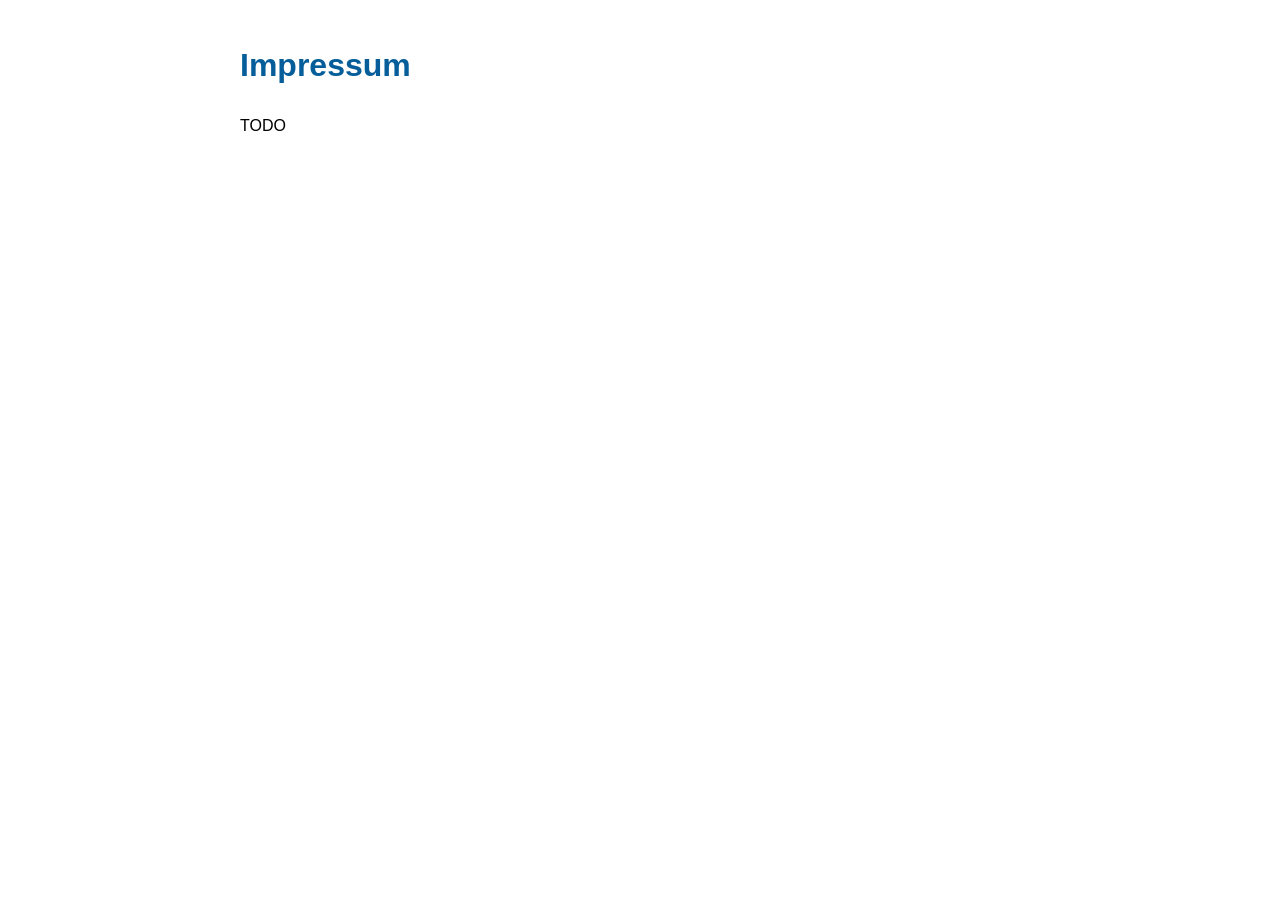
==== impressum.html @ 49f7f222 "Changed main page + added WIP Impressum" ====
<!DOCTYPE html>
<html lang="de">
<head>
  <meta charset="UTF-8">
  <meta name="viewport" content="width=device-width, initial-scale=1">
  <title>Datenschutzerklärung</title>
  <style>
    body {
      font-family: Arial, sans-serif;
      max-width: 800px;
      margin: 40px auto;
      padding: 0 20px;
      line-height: 1.6;
    }
    h1, h2 {
      color: #055e9a;
    }
  </style>
</head>
<body>

<h1>Impressum</h1>

<p>TODO</p>

</body>
</html>
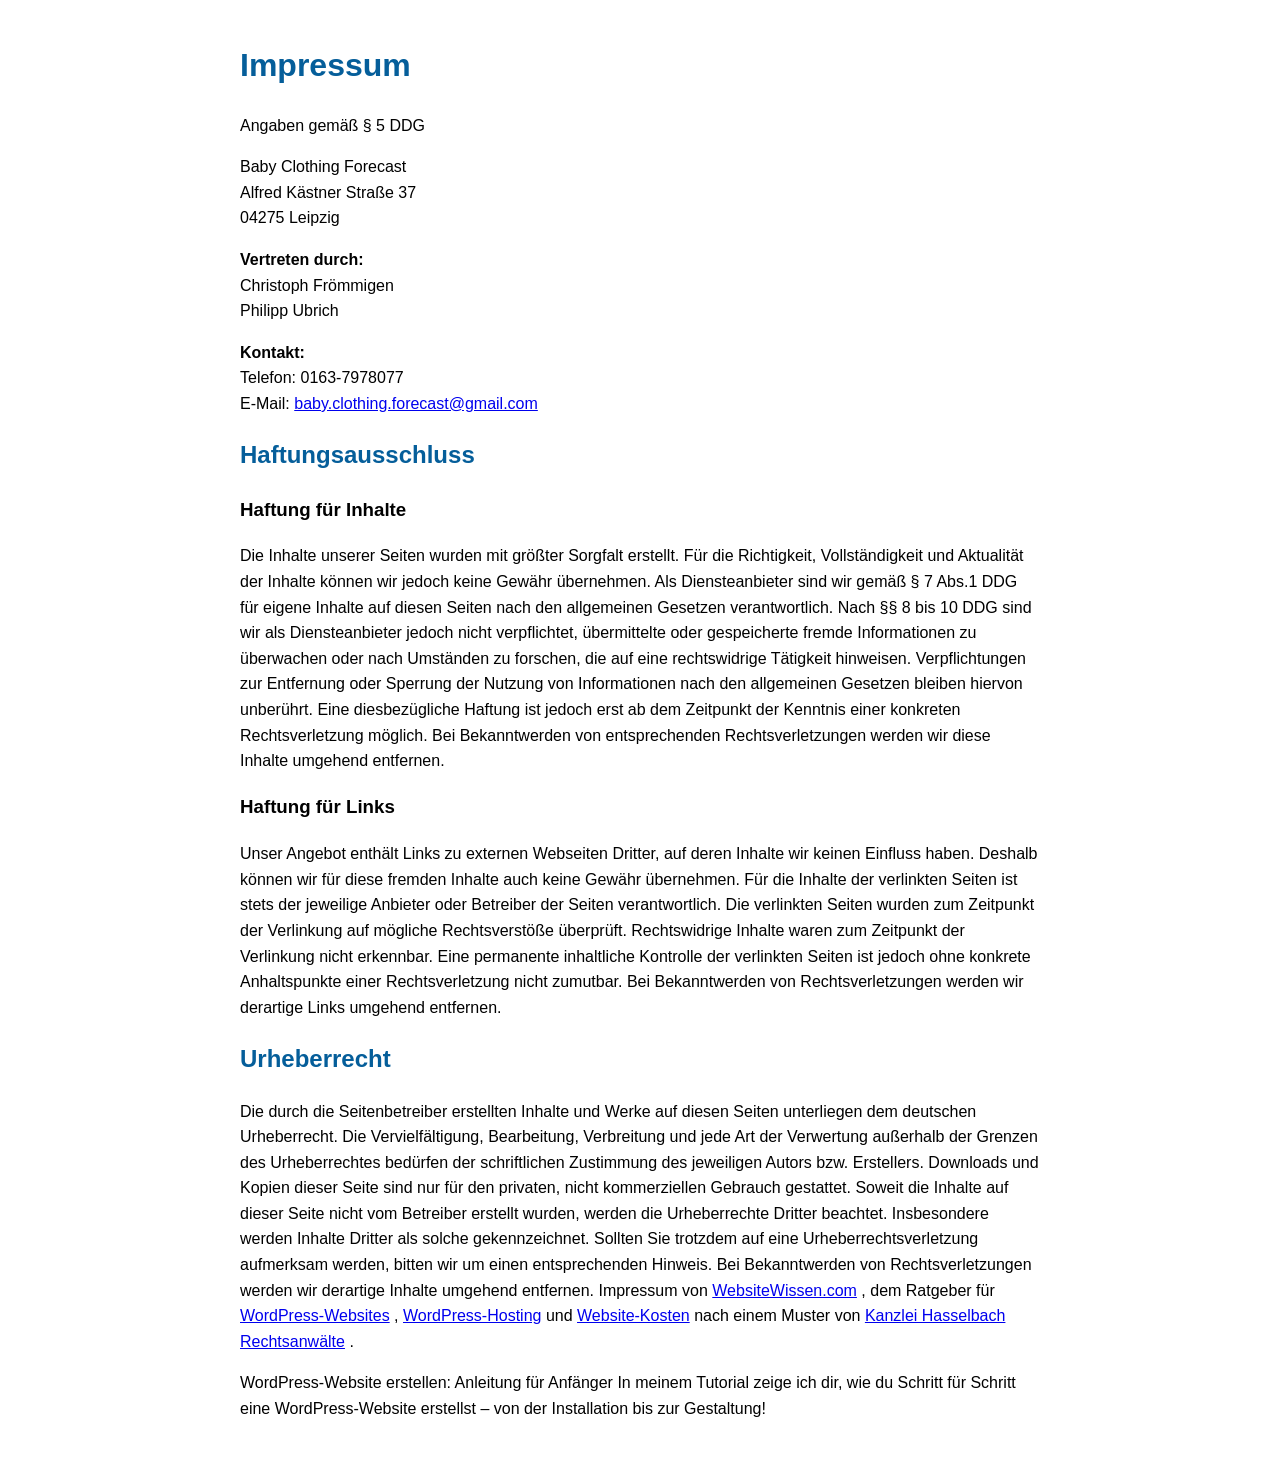
==== commit 4e8606c7: "Updated privacy and impressum" ====
--- a/impressum.html
+++ b/impressum.html
@@ -3,7 +3,7 @@
 <head>
   <meta charset="UTF-8">
   <meta name="viewport" content="width=device-width, initial-scale=1">
-  <title>Datenschutzerklärung</title>
+  <title>Impressum</title>
   <style>
     body {
       font-family: Arial, sans-serif;
@@ -12,6 +12,7 @@
       padding: 0 20px;
       line-height: 1.6;
     }
+
     h1, h2 {
       color: #055e9a;
     }
@@ -20,8 +21,55 @@
 <body>
 
 <h1>Impressum</h1>
+<p>Angaben gemäß § 5 DDG</p>
+<p>Baby Clothing Forecast<br>
+  Alfred Kästner Straße 37<br>
+  04275 Leipzig <br>
 
-<p>TODO</p>
+</p>
+<p><strong>Vertreten durch: </strong><br>
+  Christoph Frömmigen<br>
+  Philipp Ubrich<br>
+</p>
+<p><strong>Kontakt:</strong> <br>
 
-</body>
+  Telefon: 0163-7978077<br>
+
+  E-Mail:
+  <a href='mailto:baby.clothing.forecast@gmail.com'>baby.clothing.forecast@gmail.com</a>
+  </br></p>
+<p>
+
+<h2>Haftungsausschluss</h2>
+
+<h3>Haftung für Inhalte</h3>
+
+<p>Die Inhalte unserer Seiten wurden mit größter Sorgfalt erstellt. Für die Richtigkeit, Vollständigkeit und Aktualität der Inhalte können wir jedoch keine Gewähr übernehmen. Als Diensteanbieter sind wir gemäß § 7 Abs.1 DDG für eigene Inhalte auf diesen Seiten nach den allgemeinen Gesetzen verantwortlich. Nach §§ 8 bis 10 DDG sind wir als Diensteanbieter jedoch nicht verpflichtet, übermittelte oder gespeicherte fremde Informationen zu überwachen oder nach Umständen zu forschen, die auf eine rechtswidrige Tätigkeit hinweisen. Verpflichtungen zur Entfernung oder Sperrung der Nutzung von Informationen nach den allgemeinen Gesetzen bleiben hiervon unberührt. Eine diesbezügliche Haftung ist
+  jedoch erst ab dem Zeitpunkt der Kenntnis einer konkreten Rechtsverletzung möglich. Bei Bekanntwerden von entsprechenden Rechtsverletzungen werden wir diese Inhalte umgehend entfernen.</p>
+
+<h3>Haftung für Links</h3>
+
+<p>Unser Angebot enthält Links zu externen Webseiten Dritter, auf deren Inhalte wir keinen Einfluss haben. Deshalb können wir für diese fremden Inhalte auch keine Gewähr übernehmen. Für die Inhalte der verlinkten Seiten ist stets der jeweilige Anbieter oder Betreiber der Seiten verantwortlich. Die verlinkten Seiten wurden zum Zeitpunkt der Verlinkung auf mögliche Rechtsverstöße überprüft. Rechtswidrige Inhalte waren zum Zeitpunkt der Verlinkung nicht erkennbar. Eine permanente inhaltliche Kontrolle der verlinkten Seiten ist jedoch ohne konkrete Anhaltspunkte einer Rechtsverletzung nicht zumutbar. Bei Bekanntwerden von Rechtsverletzungen werden wir derartige Links umgehend entfernen.</p>
+
+<h2>Urheberrecht</h2>
+
+<p>Die durch die Seitenbetreiber erstellten Inhalte und Werke auf diesen Seiten unterliegen dem deutschen Urheberrecht. Die Vervielfältigung, Bearbeitung, Verbreitung und jede Art der Verwertung außerhalb der Grenzen des Urheberrechtes bedürfen der schriftlichen Zustimmung des jeweiligen Autors bzw. Erstellers. Downloads und Kopien dieser Seite sind nur für den privaten, nicht kommerziellen Gebrauch gestattet. Soweit die Inhalte auf dieser Seite nicht vom Betreiber erstellt wurden, werden die Urheberrechte Dritter beachtet. Insbesondere werden Inhalte Dritter als solche gekennzeichnet. Sollten Sie trotzdem auf eine Urheberrechtsverletzung aufmerksam werden, bitten wir um einen entsprechenden
+  Hinweis. Bei Bekanntwerden von Rechtsverletzungen werden wir derartige Inhalte umgehend entfernen.
+
+  Impressum von
+  <a href="https://websitewissen.com" rel="dofollow">WebsiteWissen.com</a>
+  , dem Ratgeber für
+  <a href="https://websitewissen.com/wordpress-website-erstellen" rel="dofollow">WordPress-Websites</a>
+  ,
+  <a href="https://websitewissen.com/wordpress-hosting-vergleich" rel="dofollow">WordPress-Hosting</a>
+  und
+  <a href="https://websitewissen.com/website-kosten" rel="dofollow">Website-Kosten</a>
+  nach einem Muster von
+  <a href="https://www.kanzlei-hasselbach.de/" rel="dofollow">Kanzlei Hasselbach Rechtsanwälte</a>
+  .
+</p>
+
+<p>
+  WordPress-Website erstellen: Anleitung für Anfänger
+  In meinem Tutorial zeige ich dir, wie du Schritt für Schritt eine WordPress-Website erstellst – von der Installation bis zur Gestaltung!</p></body>
 </html>
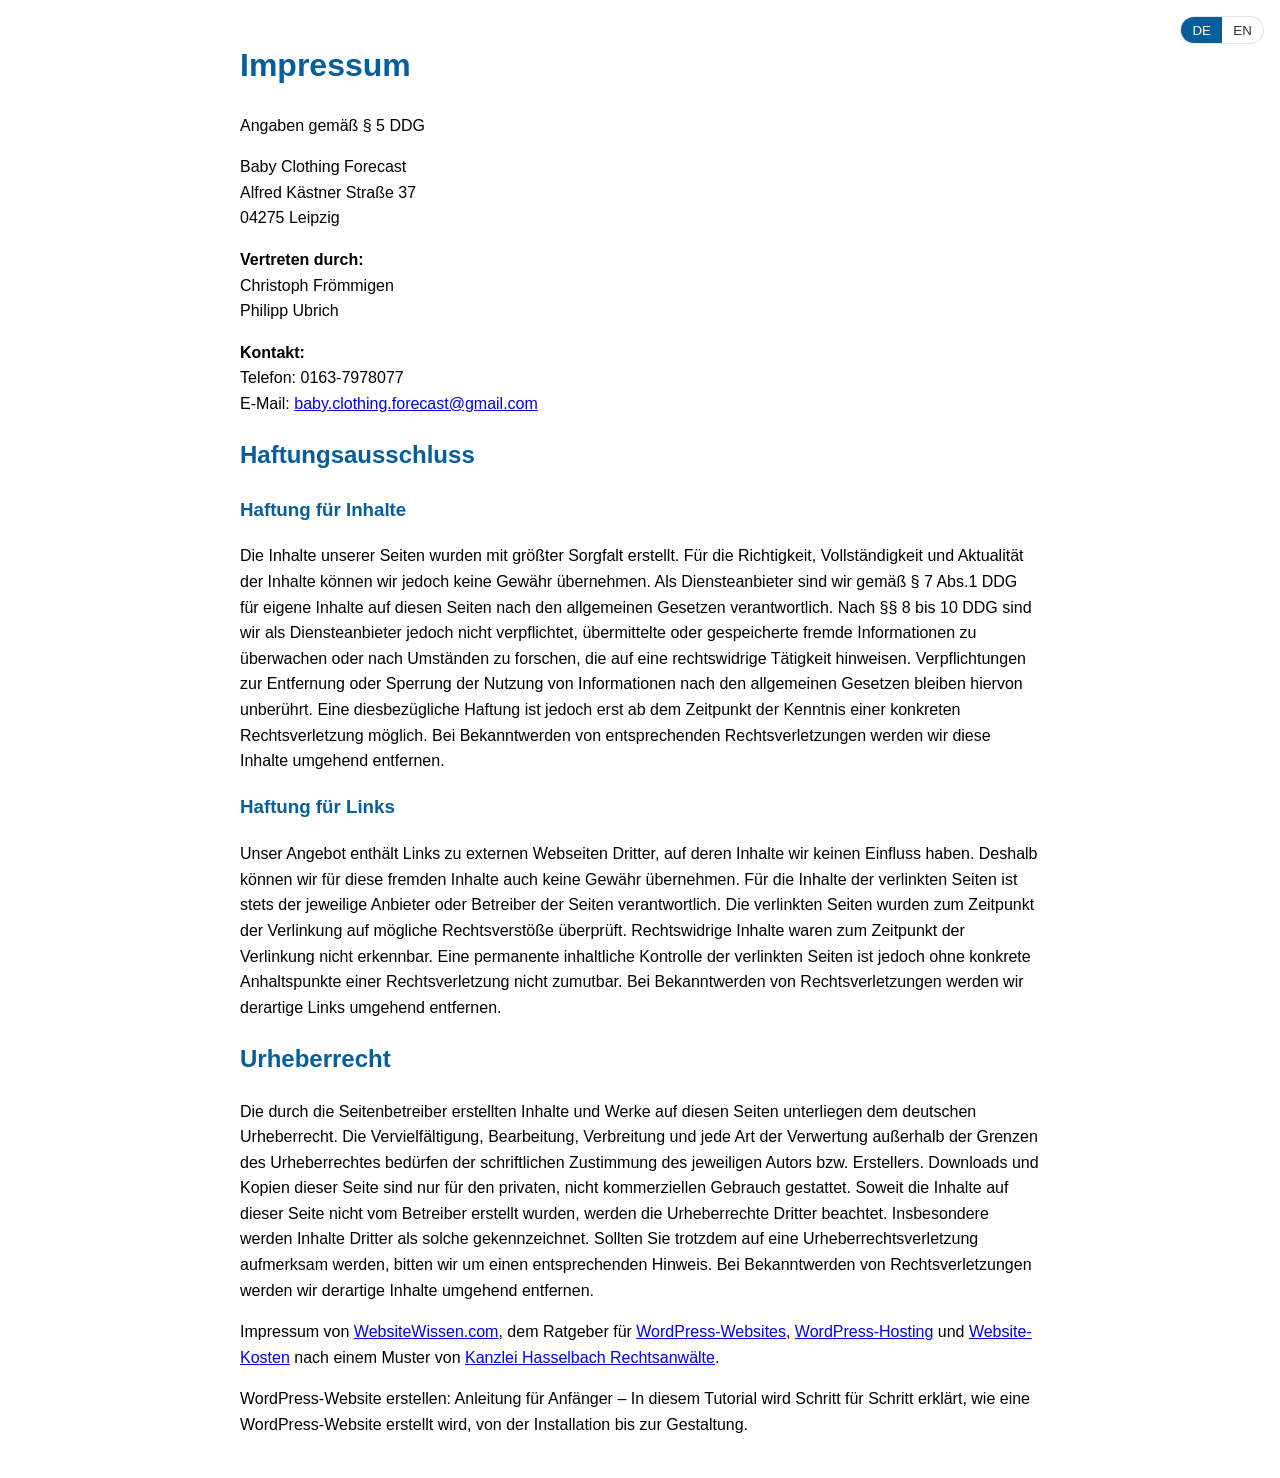
==== commit 9349f5e9: "Add multilingual support to impressum and privacy pages" ====
--- a/impressum.html
+++ b/impressum.html
@@ -3,7 +3,7 @@
 <head>
   <meta charset="UTF-8">
   <meta name="viewport" content="width=device-width, initial-scale=1">
-  <title>Impressum</title>
+  <title>Impressum / Imprint</title>
   <style>
     body {
       font-family: Arial, sans-serif;
@@ -13,63 +13,255 @@
       line-height: 1.6;
     }
 
-    h1, h2 {
+    h1, h2, h3 {
       color: #055e9a;
+    }
+
+    .language-toggle {
+      position: fixed;
+      top: 1rem;
+      right: 1rem;
+      display: inline-flex;
+      border-radius: 999px;
+      overflow: hidden;
+      border: 1px solid rgba(0, 0, 0, 0.1);
+      background: rgba(255, 255, 255, 0.9);
+      backdrop-filter: blur(4px);
+      font-size: 0.85rem;
+      z-index: 1000;
+    }
+
+    .language-toggle button {
+      border: none;
+      background: transparent;
+      padding: 0.35rem 0.7rem;
+      cursor: pointer;
+      display: flex;
+      align-items: center;
+      gap: 0.25rem;
+      font-family: inherit;
+      color: #333;
+    }
+
+    .language-toggle button.active {
+      background: #055e9a;
+      color: #fff;
+    }
+
+    .language-toggle button:not(.active):hover {
+      background: rgba(255, 255, 255, 0.9);
+    }
+
+    .lang-de {
+      display: inline;
+    }
+
+    .lang-en {
+      display: none;
+    }
+
+    html[data-lang="en"] .lang-de {
+      display: none;
+    }
+
+    html[data-lang="en"] .lang-en {
+      display: inline;
     }
   </style>
 </head>
 <body>
 
-<h1>Impressum</h1>
-<p>Angaben gemäß § 5 DDG</p>
-<p>Baby Clothing Forecast<br>
+<div class="language-toggle" aria-label="Sprachauswahl / Language switcher">
+  <button type="button" data-set-lang="de" class="active">DE</button>
+  <button type="button" data-set-lang="en">EN</button>
+</div>
+
+<h1>
+  <span class="lang-de">Impressum</span>
+  <span class="lang-en">Imprint</span>
+</h1>
+
+<p>
+  <span class="lang-de">Angaben gemäß § 5 DDG</span>
+  <span class="lang-en">Information in accordance with § 5 DDG</span>
+</p>
+
+<p>
+  Baby Clothing Forecast<br>
   Alfred Kästner Straße 37<br>
-  04275 Leipzig <br>
-
-</p>
-<p><strong>Vertreten durch: </strong><br>
+  04275 Leipzig
+</p>
+
+<p>
+  <strong>
+    <span class="lang-de">Vertreten durch:</span>
+    <span class="lang-en">Represented by:</span>
+  </strong><br>
   Christoph Frömmigen<br>
-  Philipp Ubrich<br>
-</p>
-<p><strong>Kontakt:</strong> <br>
-
-  Telefon: 0163-7978077<br>
-
+  Philipp Ubrich
+</p>
+
+<p>
+  <strong>
+    <span class="lang-de">Kontakt:</span>
+    <span class="lang-en">Contact:</span>
+  </strong><br>
+  <span class="lang-de">Telefon:</span>
+  <span class="lang-en">Phone:</span>
+  0163-7978077<br>
   E-Mail:
-  <a href='mailto:baby.clothing.forecast@gmail.com'>baby.clothing.forecast@gmail.com</a>
-  </br></p>
-<p>
-
-<h2>Haftungsausschluss</h2>
-
-<h3>Haftung für Inhalte</h3>
-
-<p>Die Inhalte unserer Seiten wurden mit größter Sorgfalt erstellt. Für die Richtigkeit, Vollständigkeit und Aktualität der Inhalte können wir jedoch keine Gewähr übernehmen. Als Diensteanbieter sind wir gemäß § 7 Abs.1 DDG für eigene Inhalte auf diesen Seiten nach den allgemeinen Gesetzen verantwortlich. Nach §§ 8 bis 10 DDG sind wir als Diensteanbieter jedoch nicht verpflichtet, übermittelte oder gespeicherte fremde Informationen zu überwachen oder nach Umständen zu forschen, die auf eine rechtswidrige Tätigkeit hinweisen. Verpflichtungen zur Entfernung oder Sperrung der Nutzung von Informationen nach den allgemeinen Gesetzen bleiben hiervon unberührt. Eine diesbezügliche Haftung ist
-  jedoch erst ab dem Zeitpunkt der Kenntnis einer konkreten Rechtsverletzung möglich. Bei Bekanntwerden von entsprechenden Rechtsverletzungen werden wir diese Inhalte umgehend entfernen.</p>
-
-<h3>Haftung für Links</h3>
-
-<p>Unser Angebot enthält Links zu externen Webseiten Dritter, auf deren Inhalte wir keinen Einfluss haben. Deshalb können wir für diese fremden Inhalte auch keine Gewähr übernehmen. Für die Inhalte der verlinkten Seiten ist stets der jeweilige Anbieter oder Betreiber der Seiten verantwortlich. Die verlinkten Seiten wurden zum Zeitpunkt der Verlinkung auf mögliche Rechtsverstöße überprüft. Rechtswidrige Inhalte waren zum Zeitpunkt der Verlinkung nicht erkennbar. Eine permanente inhaltliche Kontrolle der verlinkten Seiten ist jedoch ohne konkrete Anhaltspunkte einer Rechtsverletzung nicht zumutbar. Bei Bekanntwerden von Rechtsverletzungen werden wir derartige Links umgehend entfernen.</p>
-
-<h2>Urheberrecht</h2>
-
-<p>Die durch die Seitenbetreiber erstellten Inhalte und Werke auf diesen Seiten unterliegen dem deutschen Urheberrecht. Die Vervielfältigung, Bearbeitung, Verbreitung und jede Art der Verwertung außerhalb der Grenzen des Urheberrechtes bedürfen der schriftlichen Zustimmung des jeweiligen Autors bzw. Erstellers. Downloads und Kopien dieser Seite sind nur für den privaten, nicht kommerziellen Gebrauch gestattet. Soweit die Inhalte auf dieser Seite nicht vom Betreiber erstellt wurden, werden die Urheberrechte Dritter beachtet. Insbesondere werden Inhalte Dritter als solche gekennzeichnet. Sollten Sie trotzdem auf eine Urheberrechtsverletzung aufmerksam werden, bitten wir um einen entsprechenden
-  Hinweis. Bei Bekanntwerden von Rechtsverletzungen werden wir derartige Inhalte umgehend entfernen.
-
-  Impressum von
-  <a href="https://websitewissen.com" rel="dofollow">WebsiteWissen.com</a>
-  , dem Ratgeber für
-  <a href="https://websitewissen.com/wordpress-website-erstellen" rel="dofollow">WordPress-Websites</a>
-  ,
-  <a href="https://websitewissen.com/wordpress-hosting-vergleich" rel="dofollow">WordPress-Hosting</a>
-  und
-  <a href="https://websitewissen.com/website-kosten" rel="dofollow">Website-Kosten</a>
-  nach einem Muster von
-  <a href="https://www.kanzlei-hasselbach.de/" rel="dofollow">Kanzlei Hasselbach Rechtsanwälte</a>
-  .
-</p>
-
-<p>
-  WordPress-Website erstellen: Anleitung für Anfänger
-  In meinem Tutorial zeige ich dir, wie du Schritt für Schritt eine WordPress-Website erstellst – von der Installation bis zur Gestaltung!</p></body>
+  <a href="mailto:baby.clothing.forecast@gmail.com">baby.clothing.forecast@gmail.com</a>
+</p>
+
+<h2>
+  <span class="lang-de">Haftungsausschluss</span>
+  <span class="lang-en">Disclaimer</span>
+</h2>
+
+<h3>
+  <span class="lang-de">Haftung für Inhalte</span>
+  <span class="lang-en">Liability for content</span>
+</h3>
+
+<p>
+  <span class="lang-de">
+    Die Inhalte unserer Seiten wurden mit größter Sorgfalt erstellt. Für die Richtigkeit, Vollständigkeit und Aktualität der Inhalte
+    können wir jedoch keine Gewähr übernehmen. Als Diensteanbieter sind wir gemäß § 7 Abs.1 DDG für eigene Inhalte auf diesen Seiten
+    nach den allgemeinen Gesetzen verantwortlich. Nach §§ 8 bis 10 DDG sind wir als Diensteanbieter jedoch nicht verpflichtet,
+    übermittelte oder gespeicherte fremde Informationen zu überwachen oder nach Umständen zu forschen, die auf eine rechtswidrige
+    Tätigkeit hinweisen. Verpflichtungen zur Entfernung oder Sperrung der Nutzung von Informationen nach den allgemeinen Gesetzen
+    bleiben hiervon unberührt. Eine diesbezügliche Haftung ist jedoch erst ab dem Zeitpunkt der Kenntnis einer konkreten
+    Rechtsverletzung möglich. Bei Bekanntwerden von entsprechenden Rechtsverletzungen werden wir diese Inhalte umgehend entfernen.
+  </span>
+  <span class="lang-en">
+    The contents of our pages were created with the greatest care. However, we cannot guarantee the accuracy, completeness or
+    up-to-dateness of the contents. As a service provider, we are responsible for our own content on these pages in accordance
+    with § 7 para. 1 DDG and general legislation. According to §§ 8 to 10 DDG, however, we as a service provider are not obliged
+    to monitor transmitted or stored third-party information or to investigate circumstances that indicate illegal activity.
+    Obligations to remove or block the use of information in accordance with general legislation remain unaffected by this.
+    However, liability in this respect is only possible from the time we become aware of a specific infringement. If we become
+    aware of any such legal infringements, we will remove the content concerned immediately.
+  </span>
+</p>
+
+<h3>
+  <span class="lang-de">Haftung für Links</span>
+  <span class="lang-en">Liability for links</span>
+</h3>
+
+<p>
+  <span class="lang-de">
+    Unser Angebot enthält Links zu externen Webseiten Dritter, auf deren Inhalte wir keinen Einfluss haben. Deshalb können wir für
+    diese fremden Inhalte auch keine Gewähr übernehmen. Für die Inhalte der verlinkten Seiten ist stets der jeweilige Anbieter oder
+    Betreiber der Seiten verantwortlich. Die verlinkten Seiten wurden zum Zeitpunkt der Verlinkung auf mögliche Rechtsverstöße
+    überprüft. Rechtswidrige Inhalte waren zum Zeitpunkt der Verlinkung nicht erkennbar. Eine permanente inhaltliche Kontrolle der
+    verlinkten Seiten ist jedoch ohne konkrete Anhaltspunkte einer Rechtsverletzung nicht zumutbar. Bei Bekanntwerden von
+    Rechtsverletzungen werden wir derartige Links umgehend entfernen.
+  </span>
+  <span class="lang-en">
+    Our offer contains links to external third-party websites over whose content we have no influence. Therefore, we cannot accept
+    any liability for this external content. The respective provider or operator of the pages is always responsible for the
+    content of the linked pages. The linked pages were checked for possible legal infringements at the time the link was created.
+    Illegal content was not recognizable at the time the link was created. However, permanent monitoring of the content of the
+    linked pages is not reasonable without concrete evidence of an infringement of the law. If we become aware of any infringements
+    of the law, we will remove such links immediately.
+  </span>
+</p>
+
+<h2>
+  <span class="lang-de">Urheberrecht</span>
+  <span class="lang-en">Copyright</span>
+</h2>
+
+<p>
+  <span class="lang-de">
+    Die durch die Seitenbetreiber erstellten Inhalte und Werke auf diesen Seiten unterliegen dem deutschen Urheberrecht. Die
+    Vervielfältigung, Bearbeitung, Verbreitung und jede Art der Verwertung außerhalb der Grenzen des Urheberrechtes bedürfen der
+    schriftlichen Zustimmung des jeweiligen Autors bzw. Erstellers. Downloads und Kopien dieser Seite sind nur für den privaten,
+    nicht kommerziellen Gebrauch gestattet. Soweit die Inhalte auf dieser Seite nicht vom Betreiber erstellt wurden, werden die
+    Urheberrechte Dritter beachtet. Insbesondere werden Inhalte Dritter als solche gekennzeichnet. Sollten Sie trotzdem auf eine
+    Urheberrechtsverletzung aufmerksam werden, bitten wir um einen entsprechenden Hinweis. Bei Bekanntwerden von
+    Rechtsverletzungen werden wir derartige Inhalte umgehend entfernen.
+  </span>
+  <span class="lang-en">
+    The content and works created by the site operators on these pages are subject to German copyright law. Duplication,
+    processing, distribution and any kind of exploitation outside the limits of copyright law require the written consent of the
+    respective author or creator. Downloads and copies of this page are only permitted for private, non-commercial use. Insofar as
+    the content on this site was not created by the operator, the copyrights of third parties are respected. In particular,
+    third-party content is labeled as such. Should you nevertheless become aware of a copyright infringement, please inform us
+    accordingly. If we become aware of any legal infringements, we will remove such content immediately.
+  </span>
+</p>
+
+<p>
+  <span class="lang-de">
+    Impressum von
+    <a href="https://websitewissen.com" rel="dofollow">WebsiteWissen.com</a>, dem Ratgeber für
+    <a href="https://websitewissen.com/wordpress-website-erstellen" rel="dofollow">WordPress-Websites</a>,
+    <a href="https://websitewissen.com/wordpress-hosting-vergleich" rel="dofollow">WordPress-Hosting</a>
+    und
+    <a href="https://websitewissen.com/website-kosten" rel="dofollow">Website-Kosten</a>
+    nach einem Muster von
+    <a href="https://www.kanzlei-hasselbach.de/" rel="dofollow">Kanzlei Hasselbach Rechtsanwälte</a>.
+  </span>
+  <span class="lang-en">
+    Imprint template by
+    <a href="https://websitewissen.com" rel="dofollow">WebsiteWissen.com</a>, the guide for
+    <a href="https://websitewissen.com/wordpress-website-erstellen" rel="dofollow">creating WordPress websites</a>,
+    <a href="https://websitewissen.com/wordpress-hosting-vergleich" rel="dofollow">WordPress hosting</a>
+    and
+    <a href="https://websitewissen.com/website-kosten" rel="dofollow">website costs</a>, based on a template from
+    <a href="https://www.kanzlei-hasselbach.de/" rel="dofollow">Kanzlei Hasselbach Rechtsanwälte</a>.
+  </span>
+</p>
+
+<p>
+  <span class="lang-de">
+    WordPress-Website erstellen: Anleitung für Anfänger – In diesem Tutorial wird Schritt für Schritt erklärt, wie eine
+    WordPress-Website erstellt wird, von der Installation bis zur Gestaltung.
+  </span>
+  <span class="lang-en">
+    WordPress website for beginners: step-by-step guide – This tutorial explains step by step how to create a WordPress website,
+    from installation to design.
+  </span>
+</p>
+
+<script>
+  (function () {
+    const html = document.documentElement;
+    const toggleButtons = document.querySelectorAll('.language-toggle button');
+    const STORAGE_KEY = 'bcf-lang';
+
+    function applyLanguage(lang) {
+      const normalized = lang === 'en' ? 'en' : 'de';
+      html.setAttribute('data-lang', normalized);
+      toggleButtons.forEach(btn => {
+        btn.classList.toggle('active', btn.dataset.setLang === normalized);
+      });
+      try {
+        localStorage.setItem(STORAGE_KEY, normalized);
+      } catch (e) {
+        // ignore storage errors
+      }
+    }
+
+    toggleButtons.forEach(btn => {
+      btn.addEventListener('click', () => {
+        applyLanguage(btn.dataset.setLang);
+      });
+    });
+
+    let initial = 'de';
+    try {
+      const stored = localStorage.getItem(STORAGE_KEY);
+      if (stored === 'de' || stored === 'en') {
+        initial = stored;
+      }
+    } catch (e) {
+    }
+    applyLanguage(initial);
+  })();
+</script>
+
+</body>
 </html>
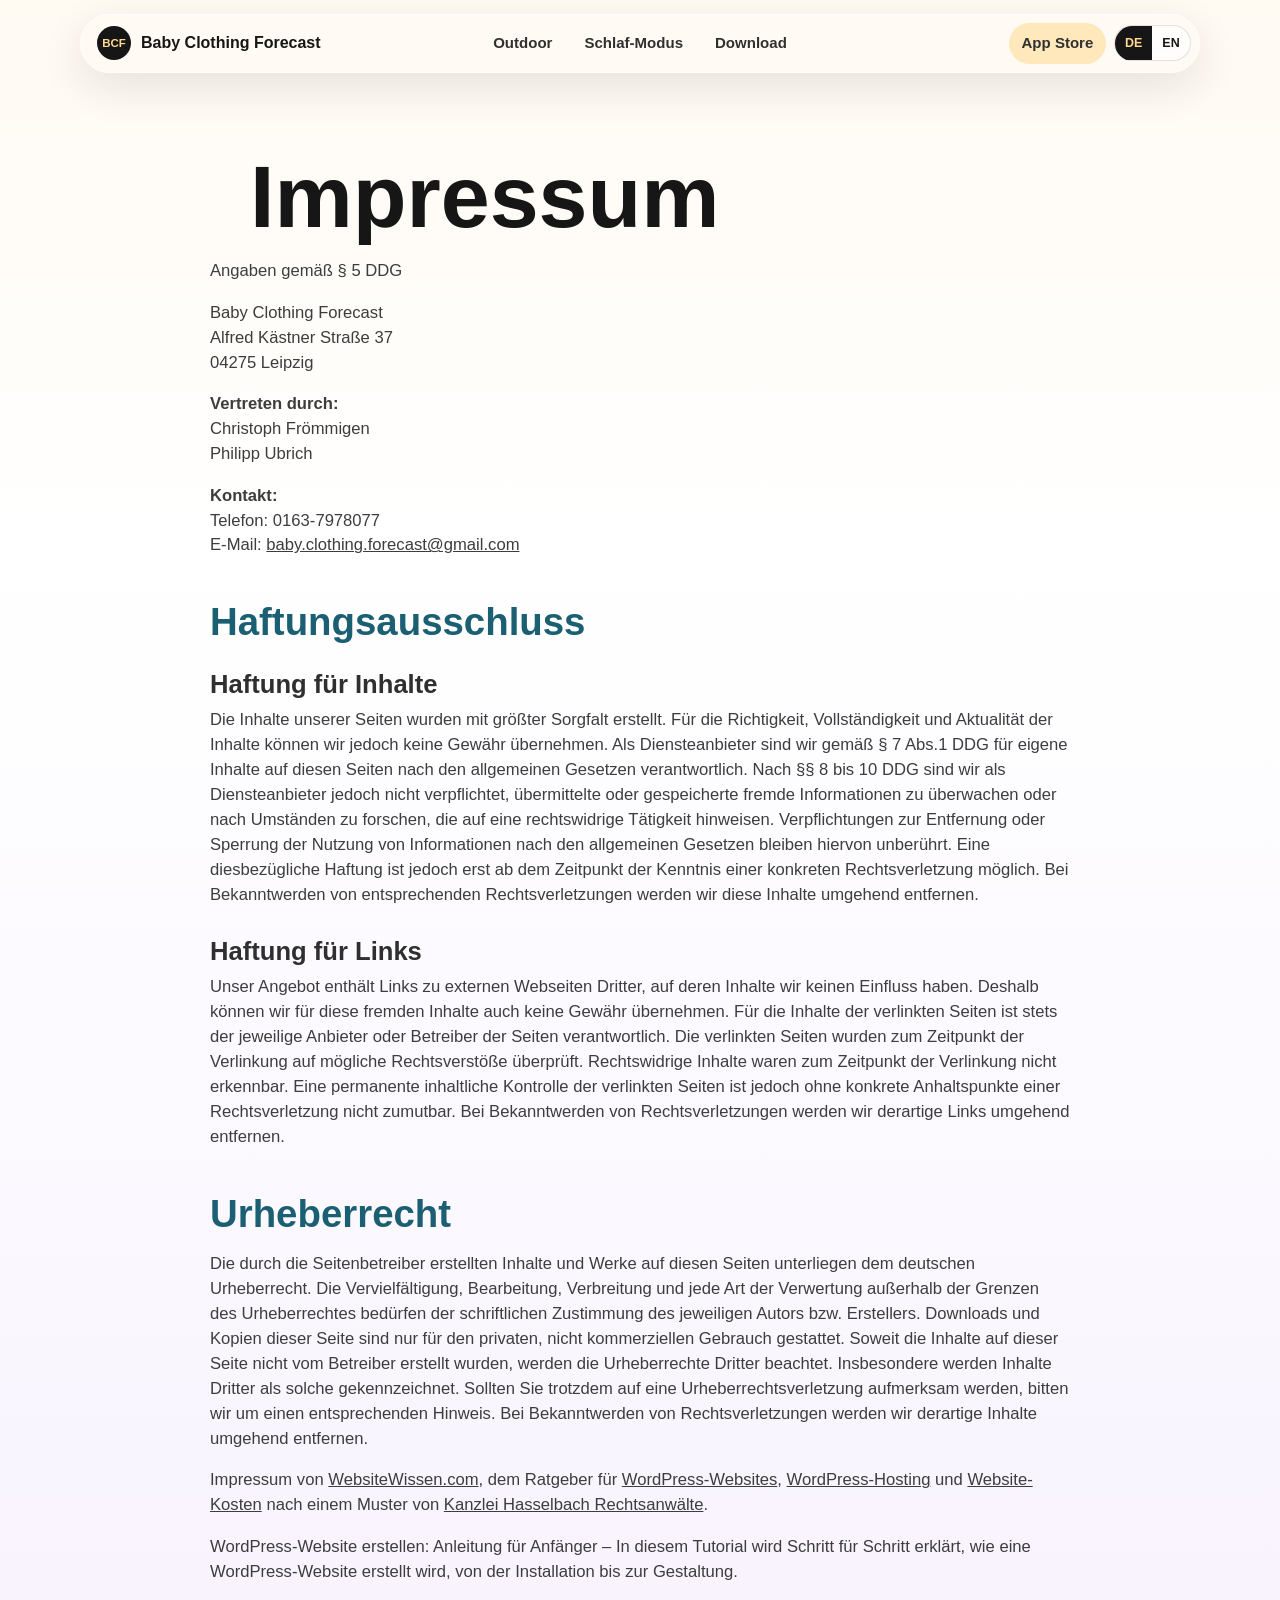
==== commit f543bb48: "Redesign" ====
--- a/impressum.html
+++ b/impressum.html
@@ -68,8 +68,42 @@
       display: inline;
     }
   </style>
+  <link rel="stylesheet" href="assets/site.css">
 </head>
-<body>
+<body class="legal-page">
+
+<header class="site-header" data-site-header>
+  <a class="brand" href="index.html" aria-label="Baby Clothing Forecast">
+    <span class="brand-mark">BCF</span>
+    <span>Baby Clothing Forecast</span>
+  </a>
+
+  <nav class="site-nav" aria-label="Navigation">
+    <a href="index.html#outdoor">
+      <span class="lang-de">Outdoor</span>
+      <span class="lang-en">Outdoor</span>
+    </a>
+    <a href="index.html#sleep">
+      <span class="lang-de">Schlaf-Modus</span>
+      <span class="lang-en">Sleep Mode</span>
+    </a>
+    <a href="index.html#download">
+      <span class="lang-de">Download</span>
+      <span class="lang-en">Download</span>
+    </a>
+  </nav>
+
+  <div class="header-actions">
+    <a class="nav-download" href="https://apps.apple.com/app/apple-store/id6738199616?pt=127446149&ct=Webpage&mt=8">
+      <span class="lang-de">App Store</span>
+      <span class="lang-en">App Store</span>
+    </a>
+    <div class="language-toggle" aria-label="Sprachauswahl / Language switcher">
+      <button type="button" data-set-lang="de" class="active">DE</button>
+      <button type="button" data-set-lang="en">EN</button>
+    </div>
+  </div>
+</header>
 
 <div class="language-toggle" aria-label="Sprachauswahl / Language switcher">
   <button type="button" data-set-lang="de" class="active">DE</button>
@@ -226,42 +260,7 @@
   </span>
 </p>
 
-<script>
-  (function () {
-    const html = document.documentElement;
-    const toggleButtons = document.querySelectorAll('.language-toggle button');
-    const STORAGE_KEY = 'bcf-lang';
-
-    function applyLanguage(lang) {
-      const normalized = lang === 'en' ? 'en' : 'de';
-      html.setAttribute('data-lang', normalized);
-      toggleButtons.forEach(btn => {
-        btn.classList.toggle('active', btn.dataset.setLang === normalized);
-      });
-      try {
-        localStorage.setItem(STORAGE_KEY, normalized);
-      } catch (e) {
-        // ignore storage errors
-      }
-    }
-
-    toggleButtons.forEach(btn => {
-      btn.addEventListener('click', () => {
-        applyLanguage(btn.dataset.setLang);
-      });
-    });
-
-    let initial = 'de';
-    try {
-      const stored = localStorage.getItem(STORAGE_KEY);
-      if (stored === 'de' || stored === 'en') {
-        initial = stored;
-      }
-    } catch (e) {
-    }
-    applyLanguage(initial);
-  })();
-</script>
+<script src="assets/site.js"></script>
 
 </body>
 </html>
--- a/assets/site.css
+++ b/assets/site.css
@@ -0,0 +1,815 @@
+:root {
+  --sun: #ffd98f;
+  --sun-strong: #ffc465;
+  --coral: #f36f61;
+  --lavender: #d5b7f6;
+  --sky: #9dcbff;
+  --mint: #83ecaa;
+  --paper: #fffaf2;
+  --surface: #ffffff;
+  --ink: #161616;
+  --muted: #5a5a5a;
+  --night: #171445;
+  --night-soft: #2d2877;
+  --line: rgba(22, 22, 22, 0.12);
+  --shadow: 0 24px 70px rgba(31, 25, 16, 0.18);
+}
+
+* {
+  box-sizing: border-box;
+}
+
+html {
+  scroll-behavior: smooth;
+}
+
+body {
+  margin: 0;
+  background: var(--paper);
+  color: var(--ink);
+  font-family: "Nunito", -apple-system, BlinkMacSystemFont, "Segoe UI", sans-serif;
+  line-height: 1.5;
+  overflow-x: hidden;
+}
+
+img {
+  display: block;
+  max-width: 100%;
+}
+
+a {
+  color: inherit;
+}
+
+.lang-en {
+  display: none;
+}
+
+html[data-lang="en"] .lang-de {
+  display: none;
+}
+
+html[data-lang="en"] .lang-en {
+  display: inline;
+}
+
+.site-header {
+  position: fixed;
+  top: 14px;
+  left: 50%;
+  z-index: 50;
+  display: grid;
+  grid-template-columns: 1fr auto 1fr;
+  align-items: center;
+  width: min(1120px, calc(100% - 28px));
+  min-height: 58px;
+  padding: 8px;
+  border: 1px solid rgba(255, 255, 255, 0.7);
+  border-radius: 999px;
+  background: rgba(255, 250, 242, 0.78);
+  box-shadow: 0 14px 44px rgba(35, 28, 18, 0.11);
+  backdrop-filter: blur(22px);
+  transform: translateX(-50%);
+}
+
+.site-header.is-scrolled {
+  background: rgba(255, 255, 255, 0.88);
+}
+
+.brand,
+.site-nav,
+.header-actions,
+.site-footer nav,
+.legal-nav {
+  display: flex;
+  align-items: center;
+}
+
+.brand {
+  gap: 10px;
+  padding-left: 8px;
+  text-decoration: none;
+  font-weight: 900;
+  letter-spacing: 0;
+}
+
+.brand-mark {
+  display: grid;
+  place-items: center;
+  width: 34px;
+  height: 34px;
+  border-radius: 50%;
+  background: var(--ink);
+  color: var(--sun);
+  font-size: 0.72rem;
+}
+
+.site-nav {
+  gap: 6px;
+  justify-content: center;
+}
+
+.site-nav a,
+.nav-download,
+.legal-nav a,
+.site-footer a {
+  text-decoration: none;
+}
+
+.site-nav a,
+.nav-download {
+  padding: 9px 13px;
+  border-radius: 999px;
+  color: #303030;
+  font-size: 0.94rem;
+  font-weight: 800;
+}
+
+.site-nav a:hover,
+.nav-download {
+  background: rgba(255, 217, 143, 0.55);
+}
+
+.header-actions {
+  justify-content: flex-end;
+  gap: 8px;
+}
+
+.language-toggle {
+  display: inline-flex;
+  overflow: hidden;
+  border: 1px solid var(--line);
+  border-radius: 999px;
+  background: rgba(255, 255, 255, 0.72);
+}
+
+.language-toggle button {
+  border: 0;
+  background: transparent;
+  color: var(--ink);
+  cursor: pointer;
+  font: inherit;
+  font-size: 0.78rem;
+  font-weight: 900;
+  padding: 8px 10px;
+}
+
+.language-toggle button.active {
+  background: var(--ink);
+  color: var(--sun);
+}
+
+.section-full {
+  min-height: 100vh;
+}
+
+.hero {
+  position: relative;
+  display: grid;
+  grid-template-columns: minmax(0, 0.95fr) minmax(360px, 0.82fr);
+  gap: 32px;
+  align-items: center;
+  padding: 130px max(28px, calc((100vw - 1120px) / 2)) 72px;
+  background:
+    linear-gradient(145deg, rgba(255, 217, 143, 0.92), rgba(255, 250, 242, 0.96) 48%, rgba(157, 203, 255, 0.36));
+}
+
+.hero::after {
+  content: "";
+  position: absolute;
+  right: 0;
+  bottom: 0;
+  width: 42vw;
+  height: 100%;
+  background: linear-gradient(115deg, rgba(213, 183, 246, 0), rgba(213, 183, 246, 0.28));
+  pointer-events: none;
+}
+
+.hero-copy,
+.hero-visual,
+.moment-copy,
+.moment-visual,
+.section-heading,
+.feature-card,
+.download-section,
+.trust-strip {
+  position: relative;
+  z-index: 1;
+}
+
+.eyebrow {
+  margin: 0 0 14px;
+  color: var(--coral);
+  font-size: 0.85rem;
+  font-weight: 900;
+  letter-spacing: 0.08em;
+  text-transform: uppercase;
+}
+
+h1,
+h2,
+h3 {
+  overflow-wrap: break-word;
+  hyphens: auto;
+}
+
+h1,
+h2,
+h3,
+p {
+  margin-top: 0;
+}
+
+h1 {
+  max-width: 780px;
+  margin-bottom: 18px;
+  font-size: clamp(4rem, 10vw, 8.2rem);
+  font-weight: 900;
+  letter-spacing: 0;
+  line-height: 0.88;
+  text-wrap: balance;
+}
+
+h2 {
+  margin-bottom: 20px;
+  font-size: clamp(2.5rem, 6vw, 6.2rem);
+  font-weight: 900;
+  letter-spacing: 0;
+  line-height: 0.94;
+}
+
+h3 {
+  margin-bottom: 10px;
+  font-size: clamp(1.35rem, 2vw, 1.8rem);
+  font-weight: 900;
+  line-height: 1.08;
+}
+
+.hero-lead {
+  max-width: 640px;
+  margin-bottom: 14px;
+  font-size: clamp(1.55rem, 3vw, 2.5rem);
+  font-weight: 900;
+  line-height: 1.08;
+}
+
+.hero-support,
+.moment-copy p,
+.download-section p,
+.trust-strip p,
+.feature-card p {
+  color: var(--muted);
+  font-size: clamp(1.02rem, 1.4vw, 1.18rem);
+}
+
+.hero-support,
+.moment-copy p {
+  max-width: 620px;
+}
+
+.hero-ctas,
+.mode-pills,
+.sleep-metrics {
+  display: flex;
+  flex-wrap: wrap;
+  gap: 10px;
+  align-items: center;
+}
+
+.hero-ctas {
+  margin-top: 28px;
+}
+
+.primary-cta,
+.secondary-cta {
+  display: inline-flex;
+  align-items: center;
+  justify-content: center;
+  min-height: 48px;
+  padding: 0 22px;
+  border-radius: 999px;
+  font-weight: 900;
+  text-decoration: none;
+}
+
+.primary-cta {
+  background: var(--ink);
+  color: var(--sun);
+  box-shadow: 0 16px 32px rgba(0, 0, 0, 0.18);
+}
+
+.secondary-cta {
+  border: 1px solid var(--line);
+  background: rgba(255, 255, 255, 0.42);
+}
+
+.mode-pills {
+  margin-top: 20px;
+}
+
+.mode-pills > span,
+.sleep-metrics > span {
+  display: inline-flex;
+  align-items: center;
+  gap: 8px;
+  min-height: 36px;
+  padding: 0 13px;
+  border: 1px solid rgba(255, 255, 255, 0.75);
+  border-radius: 999px;
+  background: rgba(255, 255, 255, 0.5);
+  font-size: 0.9rem;
+  font-weight: 900;
+}
+
+.mode-pills > span strong,
+.premium-label strong {
+  border-radius: 999px;
+  background: var(--lavender);
+  color: #241452;
+  font-size: 0.68rem;
+  padding: 3px 7px;
+}
+
+.hero-visual {
+  justify-self: end;
+  width: min(430px, 100%);
+  transform: rotate(4deg);
+}
+
+.hero-visual img,
+.moment-visual img,
+.feature-card img {
+  border-radius: 8px;
+  box-shadow: var(--shadow);
+}
+
+.trust-strip {
+  width: min(960px, calc(100% - 36px));
+  margin: 72px auto 0;
+  padding: 24px 28px;
+  border: 1px solid rgba(255, 255, 255, 0.84);
+  border-radius: 8px;
+  background: rgba(255, 255, 255, 0.72);
+  box-shadow: 0 18px 42px rgba(31, 25, 16, 0.1);
+  backdrop-filter: blur(18px);
+}
+
+.trust-strip p {
+  margin: 0;
+  text-align: center;
+  font-weight: 800;
+}
+
+.guidance-note {
+  border-color: rgba(243, 111, 97, 0.3);
+  background: linear-gradient(135deg, rgba(255, 255, 255, 0.82), rgba(255, 217, 143, 0.28));
+  box-shadow: 0 18px 42px rgba(243, 111, 97, 0.11);
+}
+
+.guidance-note p {
+  color: #7d2c25;
+}
+
+.product-moment {
+  display: grid;
+  grid-template-columns: minmax(0, 0.95fr) minmax(320px, 0.75fr);
+  gap: clamp(32px, 7vw, 92px);
+  align-items: center;
+  padding: 110px max(28px, calc((100vw - 1120px) / 2));
+}
+
+.outdoor-moment {
+  background: linear-gradient(180deg, var(--paper), #fff 46%, rgba(157, 203, 255, 0.22));
+}
+
+.moment-visual {
+  width: min(420px, 100%);
+}
+
+.moment-visual img {
+  width: 100%;
+}
+
+.feature-list {
+  display: grid;
+  gap: 10px;
+  margin: 26px 0 0;
+  padding: 0;
+  list-style: none;
+}
+
+.feature-list li {
+  position: relative;
+  padding-left: 28px;
+  color: #2c2c2c;
+  font-weight: 900;
+}
+
+.feature-list li::before {
+  content: "";
+  position: absolute;
+  left: 0;
+  top: 0.55em;
+  width: 12px;
+  height: 12px;
+  border-radius: 50%;
+  background: var(--mint);
+  box-shadow: 0 0 0 5px rgba(131, 236, 170, 0.24);
+}
+
+.sleep-moment {
+  position: relative;
+  overflow: hidden;
+  grid-template-columns: minmax(300px, 0.72fr) minmax(0, 0.95fr);
+  background: linear-gradient(145deg, var(--night), var(--night-soft) 58%, #15122d);
+  color: #fff;
+}
+
+.sleep-backdrop {
+  position: absolute;
+  inset: 0;
+  background:
+    linear-gradient(140deg, rgba(213, 183, 246, 0.24), rgba(213, 183, 246, 0) 42%),
+    linear-gradient(315deg, rgba(157, 203, 255, 0.18), rgba(157, 203, 255, 0) 46%);
+  opacity: 0.9;
+}
+
+.sleep-moment .moment-copy p {
+  color: rgba(255, 255, 255, 0.74);
+}
+
+.sleep-moment .eyebrow {
+  color: var(--sun);
+}
+
+.sleep-device-visual {
+  width: min(430px, 100%);
+}
+
+.phone-device {
+  position: relative;
+  width: 100%;
+  aspect-ratio: 848 / 1672;
+  padding: 3.3%;
+  border: 2px solid #4d4d4d;
+  border-radius: 13.5% / 6.8%;
+  background:
+    linear-gradient(120deg, #1d1d1f, #030304 42%, #2c2c2f 70%, #070708);
+  box-shadow:
+    0 34px 60px rgba(0, 0, 0, 0.4),
+    inset 0 0 0 2px rgba(255, 255, 255, 0.08);
+}
+
+.phone-device::before {
+  content: "";
+  position: absolute;
+  top: 2.1%;
+  left: 50%;
+  z-index: 3;
+  width: 29%;
+  height: 5.8%;
+  border-radius: 999px;
+  background: #000;
+  transform: translateX(-50%);
+}
+
+.phone-device::after {
+  content: "";
+  position: absolute;
+  inset: 1.5%;
+  border-radius: 12.7% / 6.3%;
+  border: 1px solid rgba(255, 255, 255, 0.12);
+  pointer-events: none;
+}
+
+.phone-screen {
+  position: relative;
+  overflow: hidden;
+  width: 100%;
+  height: 100%;
+  border-radius: 11.6% / 5.8%;
+  background: var(--night);
+}
+
+.phone-screen img {
+  width: 100%;
+  height: 100%;
+  border-radius: 0 !important;
+  box-shadow: none !important;
+  object-fit: cover;
+}
+
+.phone-button {
+  position: absolute;
+  z-index: 0;
+  width: 1.8%;
+  border-radius: 999px;
+  background: linear-gradient(90deg, #111, #555, #151515);
+  box-shadow: inset 0 0 0 1px rgba(255, 255, 255, 0.08);
+}
+
+.phone-button-left-top {
+  top: 17.5%;
+  left: -1.1%;
+  height: 4.2%;
+}
+
+.phone-button-left-mid {
+  top: 24.2%;
+  left: -1.1%;
+  height: 6.8%;
+}
+
+.phone-button-left-bottom {
+  top: 33.1%;
+  left: -1.1%;
+  height: 6.8%;
+}
+
+.phone-button-right {
+  top: 28.8%;
+  right: -1.1%;
+  height: 10.8%;
+}
+
+.sleep-metrics {
+  margin-top: 28px;
+}
+
+.sleep-metrics span {
+  border-color: rgba(255, 255, 255, 0.16);
+  background: rgba(255, 255, 255, 0.1);
+  color: #fff;
+}
+
+.feature-showcase {
+  padding: 120px max(28px, calc((100vw - 1120px) / 2));
+  background: linear-gradient(180deg, #fff, var(--paper));
+}
+
+.section-heading {
+  max-width: 840px;
+  margin-bottom: 42px;
+}
+
+.feature-grid {
+  display: grid;
+  grid-template-columns: repeat(4, 1fr);
+  gap: 18px;
+}
+
+.feature-card {
+  min-height: 100%;
+  padding: 18px;
+  border: 1px solid var(--line);
+  border-radius: 8px;
+  background: rgba(255, 255, 255, 0.78);
+  box-shadow: 0 16px 38px rgba(31, 25, 16, 0.08);
+}
+
+.feature-card:nth-child(1),
+.feature-card:nth-child(2) {
+  grid-column: span 2;
+}
+
+.feature-card img {
+  width: 100%;
+  max-height: 520px;
+  object-fit: cover;
+  object-position: top;
+  margin-bottom: 22px;
+}
+
+.compact-card {
+  grid-column: span 2;
+  display: flex;
+  min-height: 220px;
+  flex-direction: column;
+  justify-content: flex-end;
+}
+
+.download-section {
+  display: grid;
+  justify-items: center;
+  padding: 120px 28px;
+  background: linear-gradient(145deg, rgba(255, 217, 143, 0.9), rgba(131, 236, 170, 0.34));
+  text-align: center;
+}
+
+.download-section h2 {
+  max-width: 900px;
+}
+
+.download-section p {
+  max-width: 620px;
+  margin-bottom: 26px;
+}
+
+.site-footer {
+  display: flex;
+  justify-content: space-between;
+  gap: 24px;
+  padding: 34px max(28px, calc((100vw - 1120px) / 2));
+  background: #111;
+  color: #fff;
+}
+
+.site-footer p {
+  margin: 4px 0 0;
+  color: rgba(255, 255, 255, 0.62);
+}
+
+.site-footer nav {
+  gap: 18px;
+  flex-wrap: wrap;
+  justify-content: flex-end;
+}
+
+.site-footer a {
+  color: rgba(255, 255, 255, 0.82);
+  font-weight: 800;
+}
+
+.reveal {
+  opacity: 0;
+  transform: translateY(26px);
+  transition: opacity 700ms ease, transform 700ms ease;
+}
+
+.reveal.is-visible {
+  opacity: 1;
+  transform: translateY(0);
+}
+
+.legal-page {
+  max-width: none !important;
+  margin: 0 !important;
+  padding: 0 !important;
+  background: linear-gradient(180deg, var(--paper), #fff 34%, rgba(213, 183, 246, 0.16));
+}
+
+.legal-page .site-header {
+  position: sticky;
+  transform: none;
+  left: auto;
+  margin: 14px auto 34px;
+}
+
+.legal-page > h1,
+.legal-page > h2,
+.legal-page > h3,
+.legal-page > p,
+.legal-page > ul {
+  width: min(860px, calc(100% - 36px));
+  margin-left: auto;
+  margin-right: auto;
+}
+
+.legal-page > h1 {
+  margin-top: 82px;
+  margin-bottom: 20px;
+  font-size: clamp(2.6rem, 7vw, 5.5rem);
+  line-height: 0.96;
+  color: var(--ink) !important;
+}
+
+.legal-page > h2 {
+  margin-top: 46px;
+  color: #1b5f73 !important;
+  font-size: clamp(1.7rem, 3vw, 2.6rem);
+}
+
+.legal-page > h3 {
+  margin-top: 30px;
+  color: #2f2f2f !important;
+}
+
+.legal-page > p,
+.legal-page > ul {
+  color: #3d3d3d;
+  font-size: 1.04rem;
+}
+
+.legal-page .language-toggle {
+  position: static !important;
+}
+
+.legal-page > .language-toggle {
+  display: none;
+}
+
+.legal-shell {
+  width: min(860px, calc(100% - 36px));
+  margin: 0 auto 28px;
+  padding-top: 108px;
+}
+
+.legal-kicker {
+  color: var(--coral);
+  font-weight: 900;
+  letter-spacing: 0.08em;
+  text-transform: uppercase;
+}
+
+@media (max-width: 860px) {
+  .site-header {
+    grid-template-columns: 1fr auto;
+  }
+
+  .site-nav {
+    display: none;
+  }
+
+  .brand span:last-child {
+    display: none;
+  }
+
+  .hero,
+  .product-moment,
+  .sleep-moment {
+    grid-template-columns: 1fr;
+  }
+
+  .hero {
+    padding-top: 118px;
+  }
+
+  .hero-visual,
+  .moment-visual {
+    justify-self: center;
+    width: min(360px, 88vw);
+  }
+
+  .hero-visual {
+    transform: rotate(2deg);
+  }
+
+  .sleep-moment .moment-visual {
+    order: 2;
+  }
+
+  .feature-grid {
+    grid-template-columns: 1fr;
+  }
+
+  .feature-card:nth-child(1),
+  .feature-card:nth-child(2),
+  .compact-card {
+    grid-column: span 1;
+  }
+
+  .site-footer {
+    flex-direction: column;
+  }
+
+  .site-footer nav {
+    justify-content: flex-start;
+  }
+}
+
+@media (max-width: 540px) {
+  .site-header {
+    width: calc(100% - 18px);
+    top: 9px;
+  }
+
+  .nav-download {
+    display: none;
+  }
+
+  .hero,
+  .product-moment,
+  .feature-showcase,
+  .download-section {
+    padding-left: 18px;
+    padding-right: 18px;
+  }
+
+  h1 {
+    font-size: clamp(3.3rem, 18vw, 5rem);
+  }
+
+  h2 {
+    font-size: clamp(2.2rem, 11vw, 3.6rem);
+  }
+}
+
+@media (prefers-reduced-motion: reduce) {
+  html {
+    scroll-behavior: auto;
+  }
+
+  *,
+  *::before,
+  *::after {
+    animation-duration: 0.01ms !important;
+    animation-iteration-count: 1 !important;
+    scroll-behavior: auto !important;
+    transition-duration: 0.01ms !important;
+  }
+
+  .reveal {
+    opacity: 1;
+    transform: none;
+  }
+}
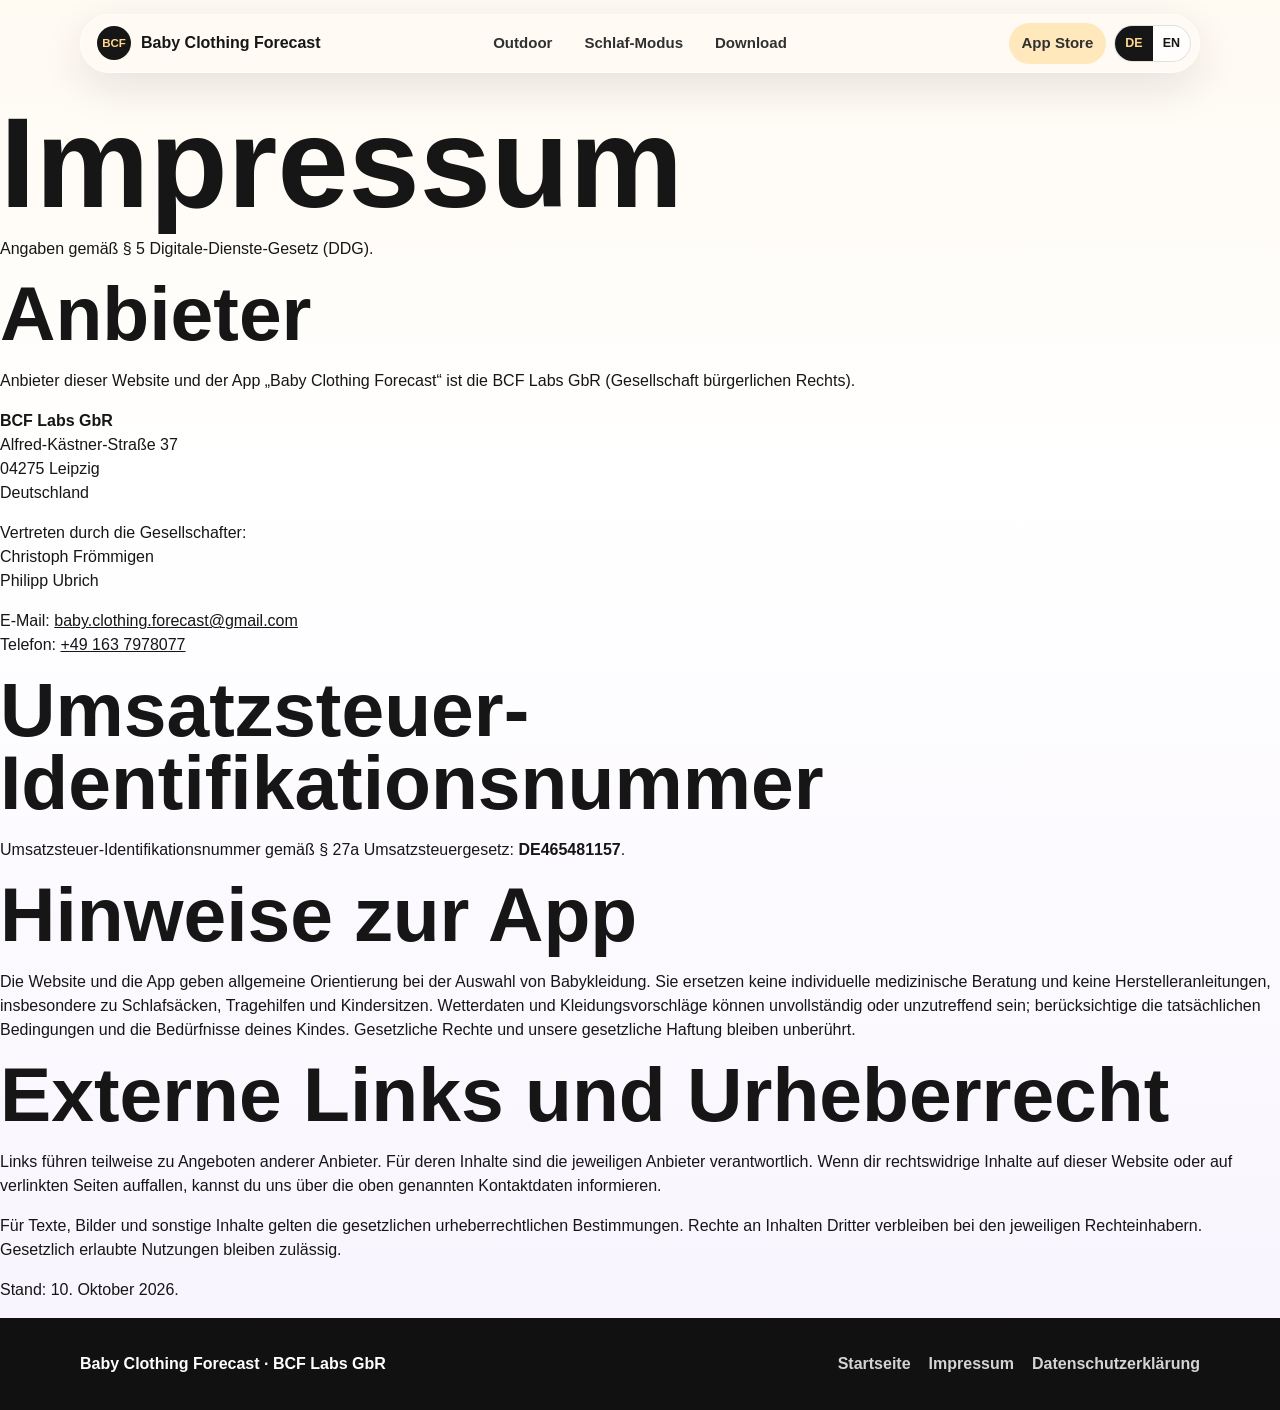
==== commit 66e2a561: "Update webside" ====
--- a/impressum.html
+++ b/impressum.html
@@ -3,75 +3,11 @@
 <head>
   <meta charset="UTF-8">
   <meta name="viewport" content="width=device-width, initial-scale=1">
-  <title>Impressum / Imprint</title>
-  <style>
-    body {
-      font-family: Arial, sans-serif;
-      max-width: 800px;
-      margin: 40px auto;
-      padding: 0 20px;
-      line-height: 1.6;
-    }
-
-    h1, h2, h3 {
-      color: #055e9a;
-    }
-
-    .language-toggle {
-      position: fixed;
-      top: 1rem;
-      right: 1rem;
-      display: inline-flex;
-      border-radius: 999px;
-      overflow: hidden;
-      border: 1px solid rgba(0, 0, 0, 0.1);
-      background: rgba(255, 255, 255, 0.9);
-      backdrop-filter: blur(4px);
-      font-size: 0.85rem;
-      z-index: 1000;
-    }
-
-    .language-toggle button {
-      border: none;
-      background: transparent;
-      padding: 0.35rem 0.7rem;
-      cursor: pointer;
-      display: flex;
-      align-items: center;
-      gap: 0.25rem;
-      font-family: inherit;
-      color: #333;
-    }
-
-    .language-toggle button.active {
-      background: #055e9a;
-      color: #fff;
-    }
-
-    .language-toggle button:not(.active):hover {
-      background: rgba(255, 255, 255, 0.9);
-    }
-
-    .lang-de {
-      display: inline;
-    }
-
-    .lang-en {
-      display: none;
-    }
-
-    html[data-lang="en"] .lang-de {
-      display: none;
-    }
-
-    html[data-lang="en"] .lang-en {
-      display: inline;
-    }
-  </style>
+  <meta name="referrer" content="no-referrer">
+  <title>Impressum / Imprint · BCF Labs GbR</title>
   <link rel="stylesheet" href="assets/site.css">
 </head>
 <body class="legal-page">
-
 <header class="site-header" data-site-header>
   <a class="brand" href="index.html" aria-label="Baby Clothing Forecast">
     <span class="brand-mark">BCF</span>
@@ -104,163 +40,81 @@
     </div>
   </div>
 </header>
-
-<div class="language-toggle" aria-label="Sprachauswahl / Language switcher">
-  <button type="button" data-set-lang="de" class="active">DE</button>
-  <button type="button" data-set-lang="en">EN</button>
-</div>
-
+<main class="legal-content">
 <h1>
   <span class="lang-de">Impressum</span>
   <span class="lang-en">Imprint</span>
 </h1>
-
 <p>
-  <span class="lang-de">Angaben gemäß § 5 DDG</span>
-  <span class="lang-en">Information in accordance with § 5 DDG</span>
+  <span class="lang-de">Angaben gemäß § 5 Digitale-Dienste-Gesetz (DDG).</span>
+  <span class="lang-en">Information pursuant to section 5 of the German Digital Services Act (DDG).</span>
 </p>
-
+<h2>
+  <span class="lang-de">Anbieter</span>
+  <span class="lang-en">Service provider</span>
+</h2>
 <p>
-  Baby Clothing Forecast<br>
-  Alfred Kästner Straße 37<br>
-  04275 Leipzig
+  <span class="lang-de">Anbieter dieser Website und der App „Baby Clothing Forecast“ ist die BCF Labs GbR (Gesellschaft bürgerlichen Rechts).</span>
+  <span class="lang-en">This website and the “Baby Clothing Forecast” app are provided by BCF Labs GbR, a partnership under German civil law.</span>
 </p>
-
 <p>
-  <strong>
-    <span class="lang-de">Vertreten durch:</span>
-    <span class="lang-en">Represented by:</span>
-  </strong><br>
+  <strong>BCF Labs GbR</strong><br>
+  Alfred-Kästner-Straße 37<br>
+  04275 Leipzig<br>
+  <span class="lang-de">Deutschland</span><span class="lang-en">Germany</span>
+</p>
+<p>
+  <span class="lang-de">Vertreten durch die Gesellschafter:</span>
+  <span class="lang-en">Represented by the partners:</span><br>
   Christoph Frömmigen<br>
   Philipp Ubrich
 </p>
-
 <p>
-  <strong>
-    <span class="lang-de">Kontakt:</span>
-    <span class="lang-en">Contact:</span>
-  </strong><br>
-  <span class="lang-de">Telefon:</span>
-  <span class="lang-en">Phone:</span>
-  0163-7978077<br>
-  E-Mail:
-  <a href="mailto:baby.clothing.forecast@gmail.com">baby.clothing.forecast@gmail.com</a>
+  E-Mail: <a href="mailto:baby.clothing.forecast@gmail.com">baby.clothing.forecast@gmail.com</a><br>
+  <span class="lang-de">Telefon:</span><span class="lang-en">Phone:</span>
+  <a href="tel:+491637978077">+49 163 7978077</a>
 </p>
-
 <h2>
-  <span class="lang-de">Haftungsausschluss</span>
-  <span class="lang-en">Disclaimer</span>
+  <span class="lang-de">Umsatzsteuer-Identifikationsnummer</span>
+  <span class="lang-en">VAT identification number</span>
 </h2>
-
-<h3>
-  <span class="lang-de">Haftung für Inhalte</span>
-  <span class="lang-en">Liability for content</span>
-</h3>
-
 <p>
-  <span class="lang-de">
-    Die Inhalte unserer Seiten wurden mit größter Sorgfalt erstellt. Für die Richtigkeit, Vollständigkeit und Aktualität der Inhalte
-    können wir jedoch keine Gewähr übernehmen. Als Diensteanbieter sind wir gemäß § 7 Abs.1 DDG für eigene Inhalte auf diesen Seiten
-    nach den allgemeinen Gesetzen verantwortlich. Nach §§ 8 bis 10 DDG sind wir als Diensteanbieter jedoch nicht verpflichtet,
-    übermittelte oder gespeicherte fremde Informationen zu überwachen oder nach Umständen zu forschen, die auf eine rechtswidrige
-    Tätigkeit hinweisen. Verpflichtungen zur Entfernung oder Sperrung der Nutzung von Informationen nach den allgemeinen Gesetzen
-    bleiben hiervon unberührt. Eine diesbezügliche Haftung ist jedoch erst ab dem Zeitpunkt der Kenntnis einer konkreten
-    Rechtsverletzung möglich. Bei Bekanntwerden von entsprechenden Rechtsverletzungen werden wir diese Inhalte umgehend entfernen.
-  </span>
-  <span class="lang-en">
-    The contents of our pages were created with the greatest care. However, we cannot guarantee the accuracy, completeness or
-    up-to-dateness of the contents. As a service provider, we are responsible for our own content on these pages in accordance
-    with § 7 para. 1 DDG and general legislation. According to §§ 8 to 10 DDG, however, we as a service provider are not obliged
-    to monitor transmitted or stored third-party information or to investigate circumstances that indicate illegal activity.
-    Obligations to remove or block the use of information in accordance with general legislation remain unaffected by this.
-    However, liability in this respect is only possible from the time we become aware of a specific infringement. If we become
-    aware of any such legal infringements, we will remove the content concerned immediately.
-  </span>
+  <span class="lang-de">Umsatzsteuer-Identifikationsnummer gemäß § 27a Umsatzsteuergesetz: <strong>DE465481157</strong>.</span>
+  <span class="lang-en">VAT identification number pursuant to section 27a of the German VAT Act: <strong>DE465481157</strong>.</span>
 </p>
-
-<h3>
-  <span class="lang-de">Haftung für Links</span>
-  <span class="lang-en">Liability for links</span>
-</h3>
-
+<h2>
+  <span class="lang-de">Hinweise zur App</span>
+  <span class="lang-en">About the app</span>
+</h2>
 <p>
-  <span class="lang-de">
-    Unser Angebot enthält Links zu externen Webseiten Dritter, auf deren Inhalte wir keinen Einfluss haben. Deshalb können wir für
-    diese fremden Inhalte auch keine Gewähr übernehmen. Für die Inhalte der verlinkten Seiten ist stets der jeweilige Anbieter oder
-    Betreiber der Seiten verantwortlich. Die verlinkten Seiten wurden zum Zeitpunkt der Verlinkung auf mögliche Rechtsverstöße
-    überprüft. Rechtswidrige Inhalte waren zum Zeitpunkt der Verlinkung nicht erkennbar. Eine permanente inhaltliche Kontrolle der
-    verlinkten Seiten ist jedoch ohne konkrete Anhaltspunkte einer Rechtsverletzung nicht zumutbar. Bei Bekanntwerden von
-    Rechtsverletzungen werden wir derartige Links umgehend entfernen.
-  </span>
-  <span class="lang-en">
-    Our offer contains links to external third-party websites over whose content we have no influence. Therefore, we cannot accept
-    any liability for this external content. The respective provider or operator of the pages is always responsible for the
-    content of the linked pages. The linked pages were checked for possible legal infringements at the time the link was created.
-    Illegal content was not recognizable at the time the link was created. However, permanent monitoring of the content of the
-    linked pages is not reasonable without concrete evidence of an infringement of the law. If we become aware of any infringements
-    of the law, we will remove such links immediately.
-  </span>
+  <span class="lang-de">Die Website und die App geben allgemeine Orientierung bei der Auswahl von Babykleidung. Sie ersetzen keine individuelle medizinische Beratung und keine Herstelleranleitungen, insbesondere zu Schlafsäcken, Tragehilfen und Kindersitzen. Wetterdaten und Kleidungsvorschläge können unvollständig oder unzutreffend sein; berücksichtige die tatsächlichen Bedingungen und die Bedürfnisse deines Kindes. Gesetzliche Rechte und unsere gesetzliche Haftung bleiben unberührt.</span>
+  <span class="lang-en">The website and app provide general guidance on choosing baby clothing. They do not replace individual medical advice or manufacturer instructions, particularly for sleeping bags, baby carriers and child car seats. Weather data and clothing suggestions may be incomplete or inaccurate; consider the actual conditions and your child’s needs. Your statutory rights and our statutory liability remain unaffected.</span>
 </p>
-
 <h2>
-  <span class="lang-de">Urheberrecht</span>
-  <span class="lang-en">Copyright</span>
+  <span class="lang-de">Externe Links und Urheberrecht</span>
+  <span class="lang-en">External links and copyright</span>
 </h2>
-
 <p>
-  <span class="lang-de">
-    Die durch die Seitenbetreiber erstellten Inhalte und Werke auf diesen Seiten unterliegen dem deutschen Urheberrecht. Die
-    Vervielfältigung, Bearbeitung, Verbreitung und jede Art der Verwertung außerhalb der Grenzen des Urheberrechtes bedürfen der
-    schriftlichen Zustimmung des jeweiligen Autors bzw. Erstellers. Downloads und Kopien dieser Seite sind nur für den privaten,
-    nicht kommerziellen Gebrauch gestattet. Soweit die Inhalte auf dieser Seite nicht vom Betreiber erstellt wurden, werden die
-    Urheberrechte Dritter beachtet. Insbesondere werden Inhalte Dritter als solche gekennzeichnet. Sollten Sie trotzdem auf eine
-    Urheberrechtsverletzung aufmerksam werden, bitten wir um einen entsprechenden Hinweis. Bei Bekanntwerden von
-    Rechtsverletzungen werden wir derartige Inhalte umgehend entfernen.
-  </span>
-  <span class="lang-en">
-    The content and works created by the site operators on these pages are subject to German copyright law. Duplication,
-    processing, distribution and any kind of exploitation outside the limits of copyright law require the written consent of the
-    respective author or creator. Downloads and copies of this page are only permitted for private, non-commercial use. Insofar as
-    the content on this site was not created by the operator, the copyrights of third parties are respected. In particular,
-    third-party content is labeled as such. Should you nevertheless become aware of a copyright infringement, please inform us
-    accordingly. If we become aware of any legal infringements, we will remove such content immediately.
-  </span>
+  <span class="lang-de">Links führen teilweise zu Angeboten anderer Anbieter. Für deren Inhalte sind die jeweiligen Anbieter verantwortlich. Wenn dir rechtswidrige Inhalte auf dieser Website oder auf verlinkten Seiten auffallen, kannst du uns über die oben genannten Kontaktdaten informieren.</span>
+  <span class="lang-en">Some links lead to services provided by third parties, who are responsible for their own content. If you notice unlawful content on this website or on linked pages, you can contact us using the details above.</span>
 </p>
-
 <p>
-  <span class="lang-de">
-    Impressum von
-    <a href="https://websitewissen.com" rel="dofollow">WebsiteWissen.com</a>, dem Ratgeber für
-    <a href="https://websitewissen.com/wordpress-website-erstellen" rel="dofollow">WordPress-Websites</a>,
-    <a href="https://websitewissen.com/wordpress-hosting-vergleich" rel="dofollow">WordPress-Hosting</a>
-    und
-    <a href="https://websitewissen.com/website-kosten" rel="dofollow">Website-Kosten</a>
-    nach einem Muster von
-    <a href="https://www.kanzlei-hasselbach.de/" rel="dofollow">Kanzlei Hasselbach Rechtsanwälte</a>.
-  </span>
-  <span class="lang-en">
-    Imprint template by
-    <a href="https://websitewissen.com" rel="dofollow">WebsiteWissen.com</a>, the guide for
-    <a href="https://websitewissen.com/wordpress-website-erstellen" rel="dofollow">creating WordPress websites</a>,
-    <a href="https://websitewissen.com/wordpress-hosting-vergleich" rel="dofollow">WordPress hosting</a>
-    and
-    <a href="https://websitewissen.com/website-kosten" rel="dofollow">website costs</a>, based on a template from
-    <a href="https://www.kanzlei-hasselbach.de/" rel="dofollow">Kanzlei Hasselbach Rechtsanwälte</a>.
-  </span>
+  <span class="lang-de">Für Texte, Bilder und sonstige Inhalte gelten die gesetzlichen urheberrechtlichen Bestimmungen. Rechte an Inhalten Dritter verbleiben bei den jeweiligen Rechteinhabern. Gesetzlich erlaubte Nutzungen bleiben zulässig.</span>
+  <span class="lang-en">Texts, images and other content are subject to applicable copyright law. Rights in third-party content remain with their respective holders. Uses permitted by law remain permitted.</span>
 </p>
-
 <p>
-  <span class="lang-de">
-    WordPress-Website erstellen: Anleitung für Anfänger – In diesem Tutorial wird Schritt für Schritt erklärt, wie eine
-    WordPress-Website erstellt wird, von der Installation bis zur Gestaltung.
-  </span>
-  <span class="lang-en">
-    WordPress website for beginners: step-by-step guide – This tutorial explains step by step how to create a WordPress website,
-    from installation to design.
-  </span>
+  <span class="lang-de">Stand: 10. Oktober 2026.</span>
+  <span class="lang-en">Last updated: 10 October 2026.</span>
 </p>
-
+</main>
+<footer class="site-footer">
+  <div><strong>Baby Clothing Forecast · BCF Labs GbR</strong></div>
+  <nav aria-label="Rechtliches / Legal">
+    <a href="index.html"><span class="lang-de">Startseite</span><span class="lang-en">Home</span></a>
+    <a href="impressum.html"><span class="lang-de">Impressum</span><span class="lang-en">Imprint</span></a>
+    <a href="privacy.html"><span class="lang-de">Datenschutzerklärung</span><span class="lang-en">Privacy Policy</span></a>
+  </nav>
+</footer>
 <script src="assets/site.js"></script>
-
 </body>
 </html>
